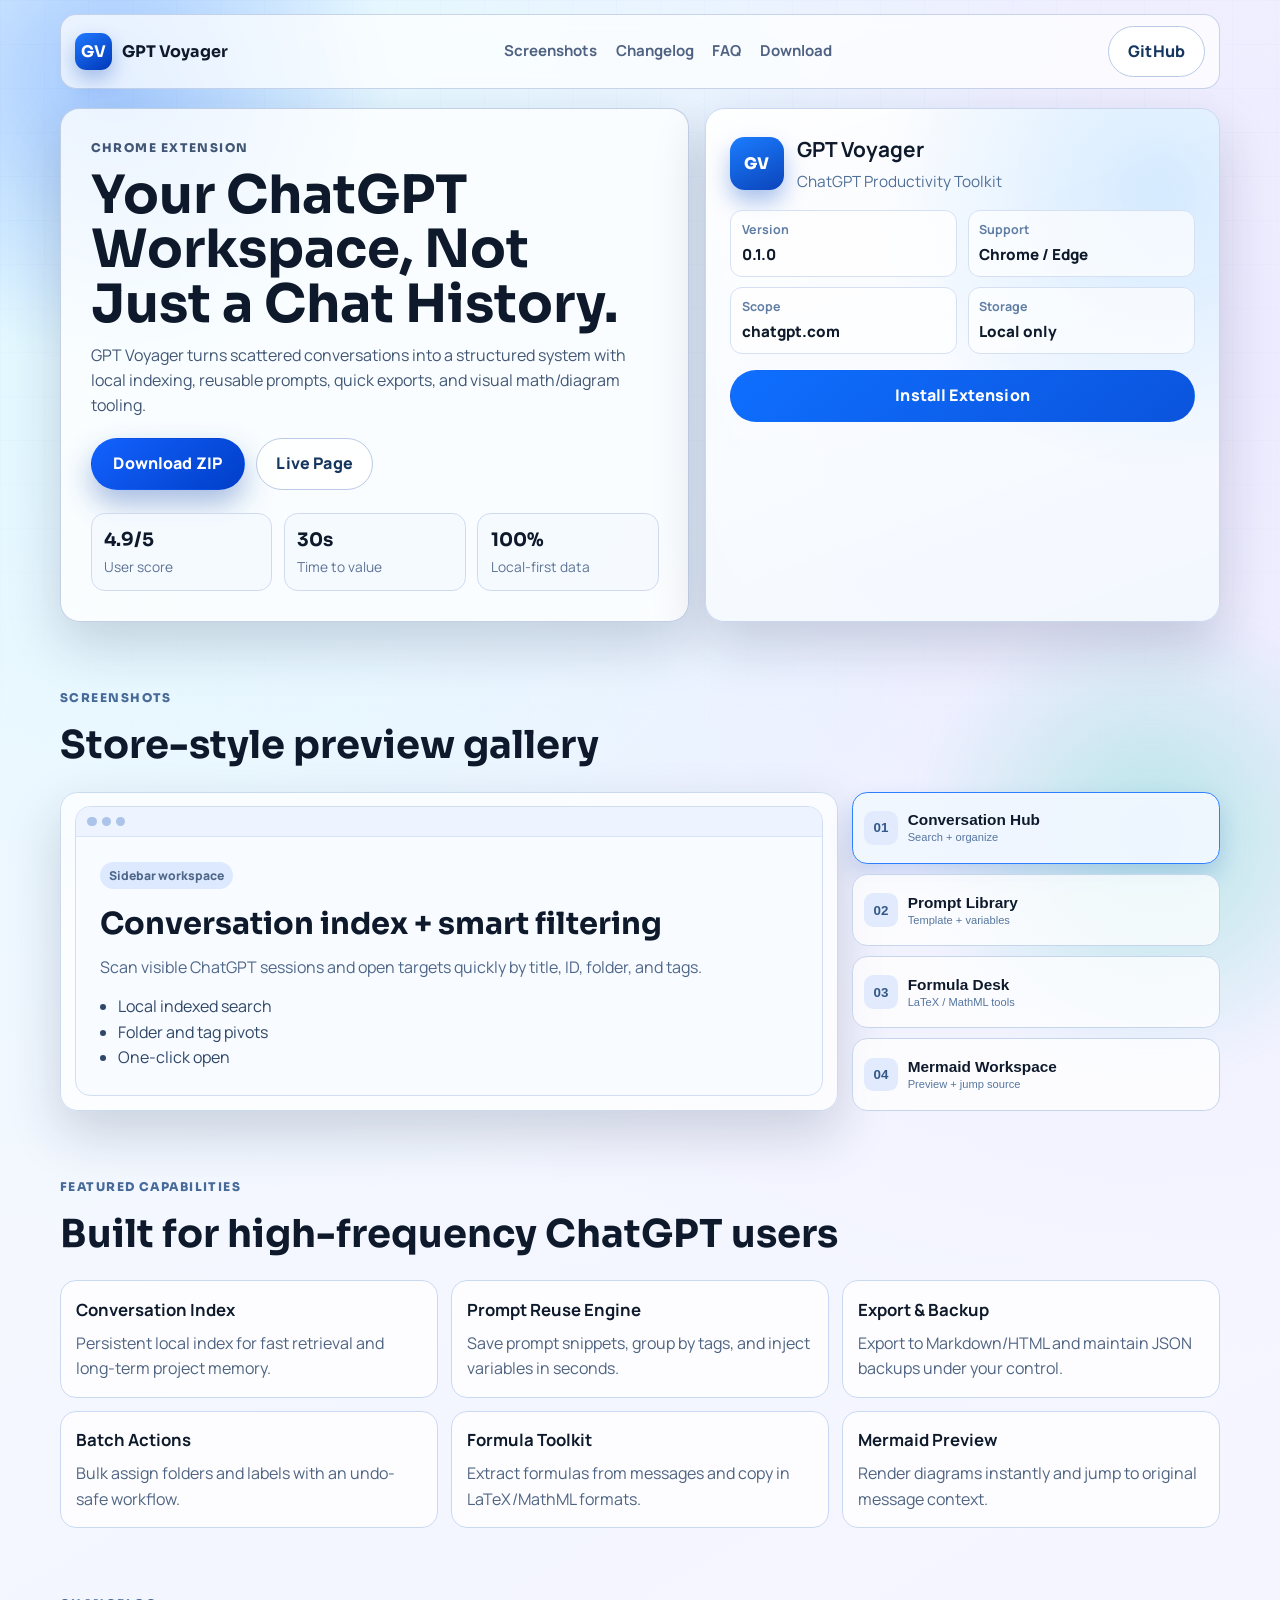
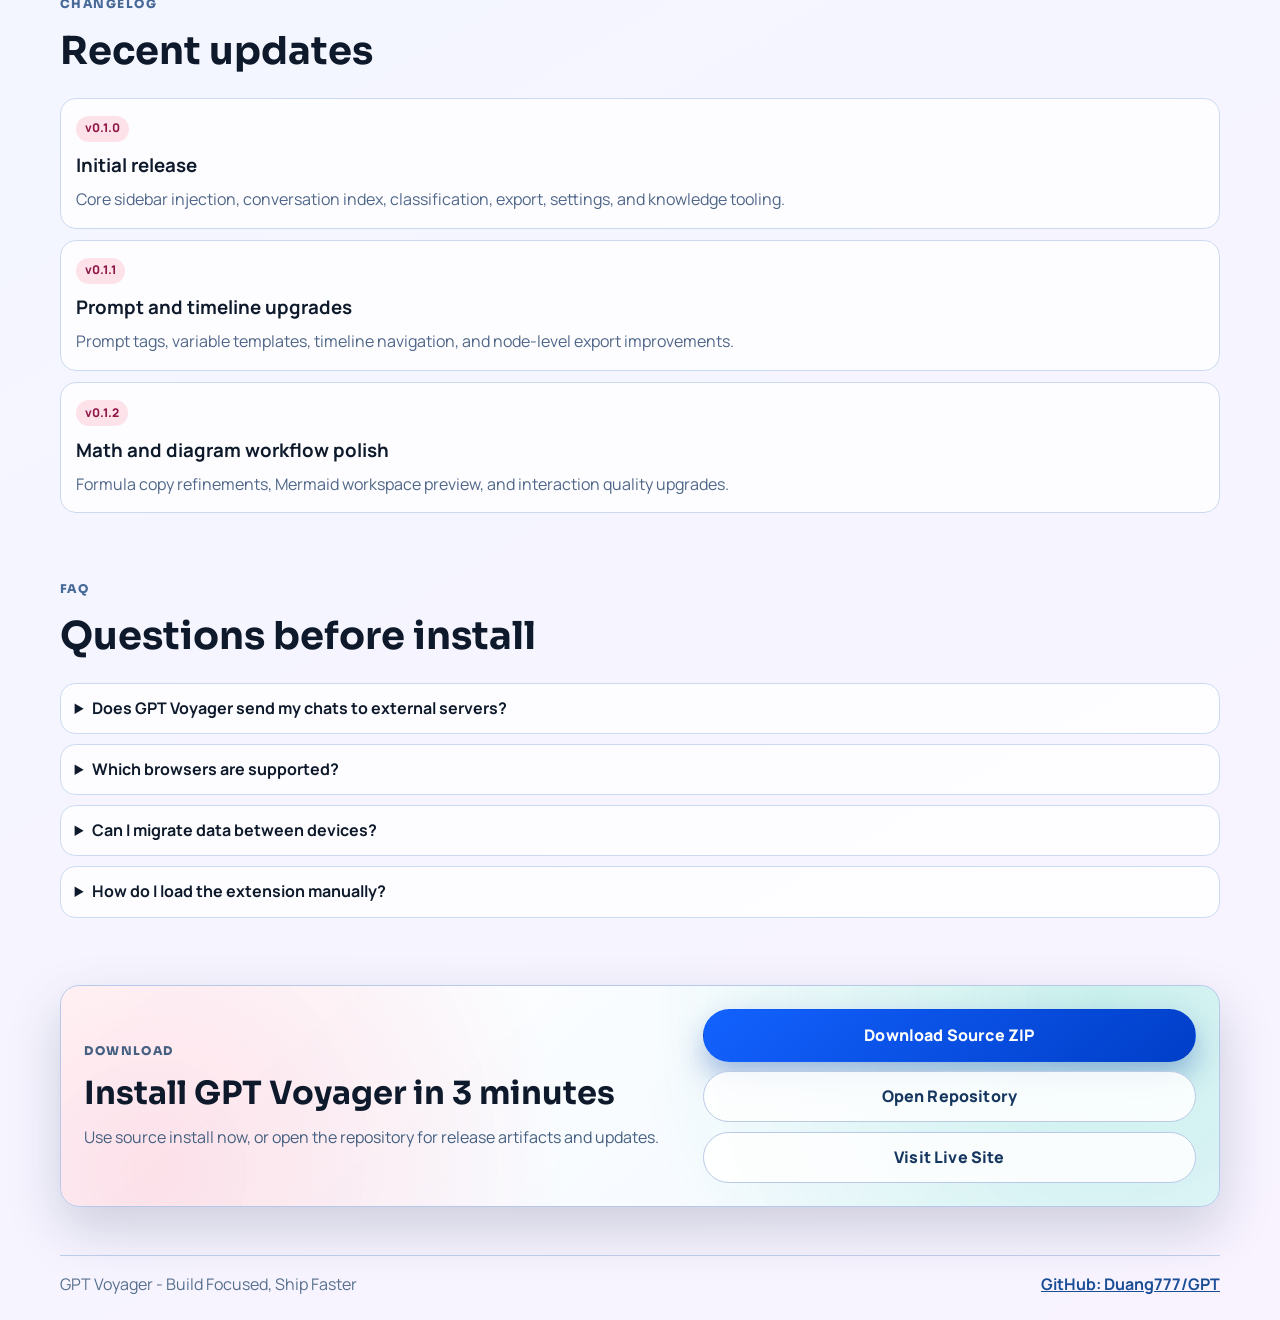
==== site/index.html @ 7713d5db "Redesign promo site to extension-store style" ====
<!doctype html>
<html lang="en">
  <head>
    <meta charset="UTF-8" />
    <meta name="viewport" content="width=device-width, initial-scale=1.0" />
    <meta
      name="description"
      content="GPT Voyager is a ChatGPT productivity extension with conversation index, prompt library, export tools, and formula/diagram workspaces."
    />
    <title>GPT Voyager | Extension Store Style Page</title>
    <link rel="preconnect" href="https://fonts.googleapis.com" />
    <link rel="preconnect" href="https://fonts.gstatic.com" crossorigin />
    <link
      href="https://fonts.googleapis.com/css2?family=Sora:wght@400;600;700;800&family=Manrope:wght@400;500;600;700&display=swap"
      rel="stylesheet"
    />
    <link rel="stylesheet" href="./styles.css" />
  </head>
  <body>
    <div class="mesh mesh-a" aria-hidden="true"></div>
    <div class="mesh mesh-b" aria-hidden="true"></div>
    <div class="noise" aria-hidden="true"></div>

    <header class="topbar">
      <a class="brand" href="#top" aria-label="Go to top">
        <span class="brand-badge">GV</span>
        <span class="brand-name">GPT Voyager</span>
      </a>
      <nav class="topnav" aria-label="Primary">
        <a href="#screenshots">Screenshots</a>
        <a href="#changelog">Changelog</a>
        <a href="#faq">FAQ</a>
        <a href="#download">Download</a>
      </nav>
      <a class="btn btn-ghost" href="https://github.com/Duang777/GPT" target="_blank" rel="noreferrer">
        GitHub
      </a>
    </header>

    <main id="top">
      <section class="hero reveal">
        <div class="hero-copy">
          <p class="overline">CHROME EXTENSION</p>
          <h1>Your ChatGPT Workspace, Not Just a Chat History.</h1>
          <p>
            GPT Voyager turns scattered conversations into a structured system with local indexing, reusable prompts,
            quick exports, and visual math/diagram tooling.
          </p>
          <div class="hero-actions">
            <a class="btn btn-solid" href="#download">Download ZIP</a>
            <a class="btn btn-ghost" href="https://duang777.github.io/GPT/" target="_blank" rel="noreferrer">
              Live Page
            </a>
          </div>
          <ul class="hero-stats">
            <li><strong>4.9/5</strong><span>User score</span></li>
            <li><strong>30s</strong><span>Time to value</span></li>
            <li><strong>100%</strong><span>Local-first data</span></li>
          </ul>
        </div>

        <article class="store-card" aria-label="Extension summary card">
          <div class="store-head">
            <div class="icon-wrap">
              <span>GV</span>
            </div>
            <div>
              <h2>GPT Voyager</h2>
              <p>ChatGPT Productivity Toolkit</p>
            </div>
          </div>
          <dl class="meta-grid">
            <div>
              <dt>Version</dt>
              <dd>0.1.0</dd>
            </div>
            <div>
              <dt>Support</dt>
              <dd>Chrome / Edge</dd>
            </div>
            <div>
              <dt>Scope</dt>
              <dd>chatgpt.com</dd>
            </div>
            <div>
              <dt>Storage</dt>
              <dd>Local only</dd>
            </div>
          </dl>
          <a class="btn btn-wide" href="#download">Install Extension</a>
        </article>
      </section>

      <section id="screenshots" class="section reveal">
        <div class="section-head">
          <p class="overline">SCREENSHOTS</p>
          <h2>Store-style preview gallery</h2>
        </div>

        <div class="shots-layout">
          <article class="shot-stage">
            <div class="shot-frame">
              <div class="frame-top">
                <span></span><span></span><span></span>
              </div>
              <div class="frame-body">
                <p class="shot-label" id="shotLabel">Sidebar workspace</p>
                <h3 id="shotTitle">Conversation index + smart filtering</h3>
                <p id="shotText">
                  Scan visible ChatGPT sessions and open targets quickly by title, ID, folder, and tags.
                </p>
                <ul id="shotPoints">
                  <li>Local indexed search</li>
                  <li>Folder and tag pivots</li>
                  <li>One-click open</li>
                </ul>
              </div>
            </div>
          </article>

          <aside class="thumb-panel" aria-label="Screenshot navigation">
            <button class="thumb is-active" data-shot="index">
              <span>01</span>
              <div>
                <strong>Conversation Hub</strong>
                <small>Search + organize</small>
              </div>
            </button>
            <button class="thumb" data-shot="prompt">
              <span>02</span>
              <div>
                <strong>Prompt Library</strong>
                <small>Template + variables</small>
              </div>
            </button>
            <button class="thumb" data-shot="formula">
              <span>03</span>
              <div>
                <strong>Formula Desk</strong>
                <small>LaTeX / MathML tools</small>
              </div>
            </button>
            <button class="thumb" data-shot="mermaid">
              <span>04</span>
              <div>
                <strong>Mermaid Workspace</strong>
                <small>Preview + jump source</small>
              </div>
            </button>
          </aside>
        </div>
      </section>

      <section class="section reveal">
        <div class="section-head">
          <p class="overline">FEATURED CAPABILITIES</p>
          <h2>Built for high-frequency ChatGPT users</h2>
        </div>
        <div class="feature-grid">
          <article>
            <h3>Conversation Index</h3>
            <p>Persistent local index for fast retrieval and long-term project memory.</p>
          </article>
          <article>
            <h3>Prompt Reuse Engine</h3>
            <p>Save prompt snippets, group by tags, and inject variables in seconds.</p>
          </article>
          <article>
            <h3>Export & Backup</h3>
            <p>Export to Markdown/HTML and maintain JSON backups under your control.</p>
          </article>
          <article>
            <h3>Batch Actions</h3>
            <p>Bulk assign folders and labels with an undo-safe workflow.</p>
          </article>
          <article>
            <h3>Formula Toolkit</h3>
            <p>Extract formulas from messages and copy in LaTeX/MathML formats.</p>
          </article>
          <article>
            <h3>Mermaid Preview</h3>
            <p>Render diagrams instantly and jump to original message context.</p>
          </article>
        </div>
      </section>

      <section id="changelog" class="section reveal">
        <div class="section-head">
          <p class="overline">CHANGELOG</p>
          <h2>Recent updates</h2>
        </div>
        <div class="log-list">
          <article>
            <div class="tag">v0.1.0</div>
            <h3>Initial release</h3>
            <p>Core sidebar injection, conversation index, classification, export, settings, and knowledge tooling.</p>
          </article>
          <article>
            <div class="tag">v0.1.1</div>
            <h3>Prompt and timeline upgrades</h3>
            <p>Prompt tags, variable templates, timeline navigation, and node-level export improvements.</p>
          </article>
          <article>
            <div class="tag">v0.1.2</div>
            <h3>Math and diagram workflow polish</h3>
            <p>Formula copy refinements, Mermaid workspace preview, and interaction quality upgrades.</p>
          </article>
        </div>
      </section>

      <section id="faq" class="section reveal">
        <div class="section-head">
          <p class="overline">FAQ</p>
          <h2>Questions before install</h2>
        </div>
        <div class="faq-list">
          <details>
            <summary>Does GPT Voyager send my chats to external servers?</summary>
            <p>No. Current implementation is local-first and stores data in browser local storage by default.</p>
          </details>
          <details>
            <summary>Which browsers are supported?</summary>
            <p>Chromium-based browsers (Chrome and Edge) with Manifest V3 support.</p>
          </details>
          <details>
            <summary>Can I migrate data between devices?</summary>
            <p>Yes. Export JSON backup from one device and import it on another device.</p>
          </details>
          <details>
            <summary>How do I load the extension manually?</summary>
            <p>Build project, open <code>chrome://extensions</code>, enable developer mode, then load <code>dist/</code>.</p>
          </details>
        </div>
      </section>

      <section id="download" class="section reveal">
        <div class="download-card">
          <div>
            <p class="overline">DOWNLOAD</p>
            <h2>Install GPT Voyager in 3 minutes</h2>
            <p>Use source install now, or open the repository for release artifacts and updates.</p>
          </div>
          <div class="download-actions">
            <a class="btn btn-solid" href="https://github.com/Duang777/GPT/archive/refs/heads/main.zip">
              Download Source ZIP
            </a>
            <a class="btn btn-ghost" href="https://github.com/Duang777/GPT" target="_blank" rel="noreferrer">
              Open Repository
            </a>
            <a class="btn btn-ghost" href="https://duang777.github.io/GPT/" target="_blank" rel="noreferrer">
              Visit Live Site
            </a>
          </div>
        </div>
      </section>
    </main>

    <footer class="footer reveal">
      <p>GPT Voyager - Build Focused, Ship Faster</p>
      <a href="https://github.com/Duang777/GPT" target="_blank" rel="noreferrer">GitHub: Duang777/GPT</a>
    </footer>

    <script src="./script.js"></script>
  </body>
</html>
---- site/styles.css ----
:root {
  --ink: #0e1a2b;
  --ink-soft: #41536f;
  --paper: #f6f8ff;
  --line: #d5dded;
  --card: rgba(255, 255, 255, 0.78);
  --brand: #1362ff;
  --brand-strong: #003ec7;
  --mint: #17c8a2;
  --rose: #ff5a84;
  --shadow: 0 22px 54px rgba(17, 34, 68, 0.18);
}

*,
*::before,
*::after {
  box-sizing: border-box;
}

html,
body {
  margin: 0;
  padding: 0;
}

body {
  min-height: 100vh;
  color: var(--ink);
  font-family: "Manrope", "Segoe UI", sans-serif;
  line-height: 1.58;
  background:
    radial-gradient(circle at 14% 10%, #dff7ff 0%, transparent 34%),
    radial-gradient(circle at 88% 12%, #ece9ff 0%, transparent 36%),
    linear-gradient(150deg, #f6fbff 0%, #f4f6ff 48%, #f8f3ff 100%);
  overflow-x: hidden;
}

.mesh {
  position: fixed;
  z-index: -3;
  border-radius: 50%;
  pointer-events: none;
  filter: blur(12px);
}

.mesh-a {
  width: 34rem;
  aspect-ratio: 1;
  top: -12rem;
  left: -10rem;
  background: radial-gradient(circle at 50% 50%, rgba(19, 98, 255, 0.32) 0%, rgba(19, 98, 255, 0) 72%);
}

.mesh-b {
  width: 30rem;
  aspect-ratio: 1;
  right: -7rem;
  bottom: -11rem;
  background: radial-gradient(circle at 50% 50%, rgba(23, 200, 162, 0.26) 0%, rgba(23, 200, 162, 0) 70%);
}

.noise {
  position: fixed;
  inset: 0;
  z-index: -2;
  pointer-events: none;
  opacity: 0.23;
  background-image:
    linear-gradient(rgba(35, 78, 146, 0.07) 1px, transparent 1px),
    linear-gradient(90deg, rgba(35, 78, 146, 0.07) 1px, transparent 1px);
  background-size: 44px 44px;
  mask-image: linear-gradient(to bottom, black 30%, transparent 100%);
}

.topbar {
  position: sticky;
  top: 0;
  z-index: 20;
  display: flex;
  align-items: center;
  justify-content: space-between;
  gap: 1rem;
  width: min(1160px, calc(100% - 1.6rem));
  margin: 0.85rem auto 0;
  padding: 0.7rem 0.86rem;
  border: 1px solid rgba(172, 189, 222, 0.65);
  border-radius: 1rem;
  background: rgba(255, 255, 255, 0.72);
  backdrop-filter: blur(9px);
}

.brand {
  display: inline-flex;
  align-items: center;
  gap: 0.65rem;
  color: var(--ink);
  text-decoration: none;
  font-family: "Sora", "Segoe UI", sans-serif;
  font-weight: 700;
}

.brand-badge {
  width: 2.3rem;
  aspect-ratio: 1;
  display: grid;
  place-items: center;
  border-radius: 0.7rem;
  color: white;
  background: linear-gradient(145deg, #1f79ff 0%, #0038b8 100%);
  box-shadow: 0 9px 20px rgba(13, 71, 186, 0.32);
}

.topnav {
  display: inline-flex;
  align-items: center;
  gap: 1.15rem;
}

.topnav a {
  text-decoration: none;
  color: #4f6282;
  font-weight: 700;
  font-size: 0.94rem;
}

.topnav a:hover {
  color: #173154;
}

main,
.footer {
  width: min(1160px, calc(100% - 1.6rem));
  margin-inline: auto;
}

.btn {
  display: inline-flex;
  align-items: center;
  justify-content: center;
  border-radius: 999px;
  text-decoration: none;
  border: 1px solid transparent;
  font-weight: 800;
  letter-spacing: 0.01em;
  transition: transform 0.2s ease, box-shadow 0.25s ease, background 0.25s ease;
}

.btn:hover {
  transform: translateY(-1px);
}

.btn-solid {
  color: #fff;
  background: linear-gradient(140deg, var(--brand) 0%, var(--brand-strong) 100%);
  box-shadow: 0 14px 30px rgba(10, 64, 170, 0.35);
  padding: 0.8rem 1.36rem;
}

.btn-solid:hover {
  box-shadow: 0 18px 36px rgba(10, 64, 170, 0.43);
}

.btn-ghost {
  color: #15365f;
  background: rgba(255, 255, 255, 0.85);
  border-color: #bac9e6;
  padding: 0.74rem 1.2rem;
}

.btn-wide {
  width: 100%;
  margin-top: 1rem;
  color: white;
  background: linear-gradient(140deg, #0f6fff 0%, #0b54dd 100%);
  padding: 0.8rem 1rem;
}

.hero {
  margin-top: 1.2rem;
  display: grid;
  gap: 1rem;
  grid-template-columns: 1.1fr 0.9fr;
  align-items: stretch;
}

.hero-copy {
  border: 1px solid rgba(173, 189, 220, 0.7);
  border-radius: 1.2rem;
  background: rgba(255, 255, 255, 0.78);
  padding: clamp(1rem, 2.6vw, 1.85rem);
  box-shadow: var(--shadow);
}

.overline {
  margin: 0;
  text-transform: uppercase;
  letter-spacing: 0.12em;
  font-weight: 800;
  font-size: 0.75rem;
  color: #476a98;
  font-family: "Sora", "Segoe UI", sans-serif;
}

.hero-copy h1 {
  margin: 0.62rem 0 0.65rem;
  font-family: "Sora", "Segoe UI", sans-serif;
  font-size: clamp(2rem, 5vw, 3.3rem);
  line-height: 1.04;
  max-width: 17ch;
}

.hero-copy p {
  margin: 0;
  color: #425775;
  max-width: 68ch;
}

.hero-actions {
  display: flex;
  flex-wrap: wrap;
  gap: 0.7rem;
  margin-top: 1.2rem;
}

.hero-stats {
  list-style: none;
  margin: 1.4rem 0 0;
  padding: 0;
  display: grid;
  grid-template-columns: repeat(3, minmax(0, 1fr));
  gap: 0.7rem;
}

.hero-stats li {
  border: 1px solid #cfdaf0;
  border-radius: 0.85rem;
  background: rgba(245, 249, 255, 0.83);
  padding: 0.68rem 0.8rem;
}

.hero-stats strong {
  display: block;
  font-size: 1.16rem;
  font-family: "Sora", "Segoe UI", sans-serif;
}

.hero-stats span {
  color: #5c7395;
  font-size: 0.86rem;
}

.store-card {
  border: 1px solid #c9d8f0;
  border-radius: 1.2rem;
  background:
    radial-gradient(circle at 88% 16%, rgba(22, 145, 255, 0.16) 0%, transparent 45%),
    linear-gradient(160deg, rgba(255, 255, 255, 0.92) 0%, rgba(243, 248, 255, 0.94) 100%);
  padding: clamp(1rem, 2.6vw, 1.5rem);
  box-shadow: var(--shadow);
}

.store-head {
  display: grid;
  grid-template-columns: 3.35rem 1fr;
  gap: 0.8rem;
  align-items: center;
}

.icon-wrap {
  width: 3.35rem;
  aspect-ratio: 1;
  border-radius: 0.9rem;
  display: grid;
  place-items: center;
  background: linear-gradient(155deg, #1b7dff 0%, #0b44ba 100%);
  box-shadow: 0 12px 22px rgba(16, 82, 202, 0.35);
}

.icon-wrap span {
  font-family: "Sora", "Segoe UI", sans-serif;
  font-weight: 800;
  color: white;
}

.store-head h2 {
  margin: 0;
  font-size: 1.3rem;
}

.store-head p {
  margin: 0.25rem 0 0;
  color: #507098;
  font-size: 0.96rem;
}

.meta-grid {
  margin: 1rem 0 0;
  display: grid;
  grid-template-columns: repeat(2, minmax(0, 1fr));
  gap: 0.65rem;
}

.meta-grid div {
  border: 1px solid #d5e0f3;
  border-radius: 0.75rem;
  padding: 0.55rem 0.65rem;
  background: rgba(255, 255, 255, 0.68);
}

.meta-grid dt {
  margin: 0;
  color: #5f7da3;
  font-size: 0.78rem;
  font-weight: 700;
}

.meta-grid dd {
  margin: 0.2rem 0 0;
  font-weight: 800;
  font-size: 0.95rem;
}

.section {
  margin-top: clamp(2rem, 6vw, 4.2rem);
}

.section-head h2 {
  margin: 0.44rem 0 0;
  font-size: clamp(1.4rem, 3.2vw, 2.4rem);
  font-family: "Sora", "Segoe UI", sans-serif;
}

.shots-layout {
  margin-top: 1rem;
  display: grid;
  gap: 0.9rem;
  grid-template-columns: 1fr 23rem;
}

.shot-stage {
  border: 1px solid #cbdaef;
  border-radius: 1.1rem;
  background: rgba(255, 255, 255, 0.74);
  padding: 0.85rem;
  box-shadow: var(--shadow);
}

.shot-frame {
  border-radius: 0.95rem;
  border: 1px solid #d0ddf3;
  overflow: hidden;
  background: #f8fbff;
}

.frame-top {
  display: flex;
  gap: 0.3rem;
  align-items: center;
  padding: 0.6rem 0.72rem;
  background: #edf3ff;
  border-bottom: 1px solid #d9e5fb;
}

.frame-top span {
  width: 0.6rem;
  aspect-ratio: 1;
  border-radius: 50%;
  background: #acc4e9;
}

.frame-body {
  padding: clamp(1rem, 2.8vw, 1.55rem);
}

.shot-label {
  margin: 0;
  display: inline-block;
  padding: 0.26rem 0.56rem;
  border-radius: 999px;
  font-size: 0.76rem;
  font-weight: 800;
  color: #1450b0;
  background: #dce9ff;
}

.frame-body h3 {
  margin: 0.64rem 0 0.45rem;
  font-size: clamp(1.2rem, 2.8vw, 1.9rem);
  font-family: "Sora", "Segoe UI", sans-serif;
}

.frame-body p {
  margin: 0;
  color: #4f6789;
}

.frame-body ul {
  margin: 0.9rem 0 0;
  padding-left: 1.1rem;
  color: #2f4768;
}

.thumb-panel {
  display: grid;
  gap: 0.62rem;
}

.thumb {
  border: 1px solid #c6d5ee;
  border-radius: 0.95rem;
  background: rgba(255, 255, 255, 0.75);
  color: var(--ink);
  text-align: left;
  width: 100%;
  padding: 0.72rem 0.7rem;
  cursor: pointer;
  display: grid;
  grid-template-columns: 2.1rem 1fr;
  gap: 0.62rem;
  align-items: center;
  transition: border-color 0.2s ease, transform 0.2s ease, box-shadow 0.2s ease;
}

.thumb span {
  width: 2.1rem;
  aspect-ratio: 1;
  border-radius: 0.58rem;
  display: grid;
  place-items: center;
  font-weight: 800;
  color: #325889;
  background: #e2ebfd;
}

.thumb strong {
  display: block;
  font-size: 0.96rem;
}

.thumb small {
  color: #55769f;
}

.thumb:hover {
  transform: translateY(-1px);
  border-color: #84abef;
}

.thumb.is-active {
  border-color: #2c7fff;
  box-shadow: 0 10px 22px rgba(35, 92, 192, 0.2);
  background: rgba(241, 247, 255, 0.94);
}

.feature-grid {
  margin-top: 1rem;
  display: grid;
  gap: 0.8rem;
  grid-template-columns: repeat(3, minmax(0, 1fr));
}

.feature-grid article {
  border: 1px solid #c9d9f2;
  border-radius: 1rem;
  padding: 0.95rem;
  background: var(--card);
}

.feature-grid h3 {
  margin: 0;
  font-size: 1.05rem;
}

.feature-grid p {
  margin: 0.5rem 0 0;
  color: #4f6482;
}

.log-list {
  margin-top: 1rem;
  display: grid;
  gap: 0.72rem;
}

.log-list article {
  border: 1px solid #cbdaef;
  border-radius: 1rem;
  padding: 0.95rem;
  background: rgba(255, 255, 255, 0.79);
  position: relative;
}

.log-list h3 {
  margin: 0.6rem 0 0;
}

.log-list p {
  margin: 0.4rem 0 0;
  color: #4f6689;
}

.tag {
  display: inline-block;
  border-radius: 999px;
  padding: 0.22rem 0.55rem;
  font-size: 0.75rem;
  font-weight: 800;
  color: #8f1847;
  background: rgba(255, 90, 132, 0.17);
}

.faq-list {
  margin-top: 1rem;
  display: grid;
  gap: 0.62rem;
}

.faq-list details {
  border: 1px solid #cbdaef;
  border-radius: 0.95rem;
  background: rgba(255, 255, 255, 0.8);
  padding: 0.75rem 0.85rem;
}

.faq-list summary {
  cursor: pointer;
  font-weight: 700;
}

.faq-list p {
  margin: 0.55rem 0 0;
  color: #4f6689;
}

.faq-list code {
  padding: 0.08rem 0.3rem;
  border-radius: 0.32rem;
  background: #e4edff;
  font-family: "Sora", "Consolas", monospace;
  font-size: 0.85rem;
}

.download-card {
  border: 1px solid #b6c9eb;
  border-radius: 1.2rem;
  background:
    radial-gradient(circle at 90% 10%, rgba(23, 200, 162, 0.2) 0%, transparent 44%),
    radial-gradient(circle at 8% 84%, rgba(255, 90, 132, 0.18) 0%, transparent 38%),
    linear-gradient(140deg, rgba(255, 255, 255, 0.92) 0%, rgba(241, 248, 255, 0.95) 100%);
  padding: clamp(1rem, 3vw, 1.45rem);
  display: grid;
  grid-template-columns: 1.1fr 0.9fr;
  gap: 1rem;
  align-items: center;
  box-shadow: var(--shadow);
}

.download-card h2 {
  margin: 0.45rem 0 0.4rem;
  font-size: clamp(1.4rem, 3.8vw, 2rem);
  font-family: "Sora", "Segoe UI", sans-serif;
}

.download-card p {
  margin: 0;
  color: #456080;
}

.download-actions {
  display: grid;
  gap: 0.6rem;
}

.footer {
  margin-top: 3rem;
  margin-bottom: 1.4rem;
  border-top: 1px solid rgba(170, 190, 223, 0.75);
  padding-top: 1rem;
  display: flex;
  justify-content: space-between;
  align-items: center;
  gap: 0.7rem;
}

.footer p {
  margin: 0;
  color: #57708e;
}

.footer a {
  color: #194e96;
  font-weight: 700;
}

.reveal {
  opacity: 0;
  transform: translateY(20px);
  transition: opacity 0.6s ease, transform 0.6s ease;
}

.reveal.is-visible {
  opacity: 1;
  transform: translateY(0);
}

@media (max-width: 1060px) {
  .shots-layout {
    grid-template-columns: 1fr;
  }

  .thumb-panel {
    grid-template-columns: repeat(2, minmax(0, 1fr));
  }

  .feature-grid {
    grid-template-columns: repeat(2, minmax(0, 1fr));
  }
}

@media (max-width: 860px) {
  .topbar {
    flex-wrap: wrap;
    justify-content: center;
  }

  .topnav {
    order: 3;
    width: 100%;
    justify-content: center;
  }

  .hero {
    grid-template-columns: 1fr;
  }

  .download-card {
    grid-template-columns: 1fr;
  }
}

@media (max-width: 640px) {
  .hero-stats {
    grid-template-columns: 1fr;
  }

  .thumb-panel {
    grid-template-columns: 1fr;
  }

  .feature-grid {
    grid-template-columns: 1fr;
  }

  .footer {
    flex-direction: column;
    align-items: flex-start;
  }
}
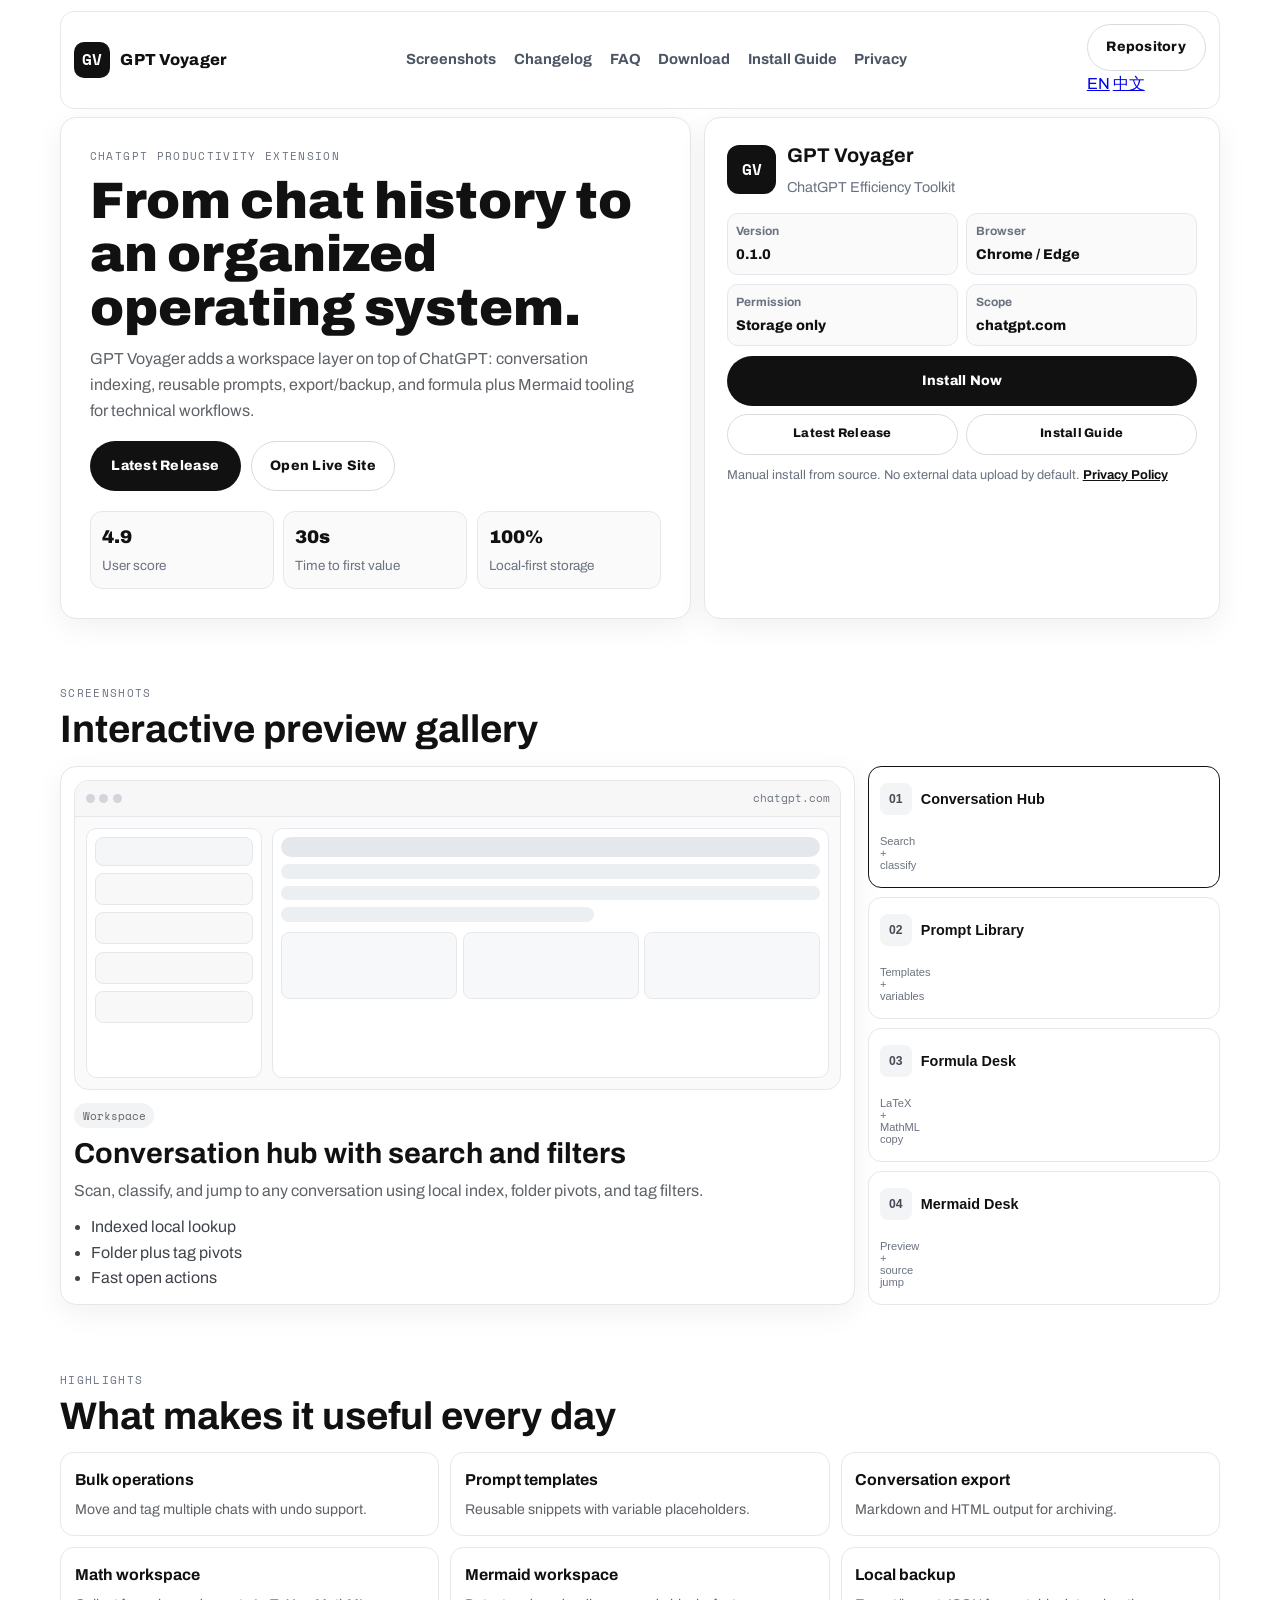
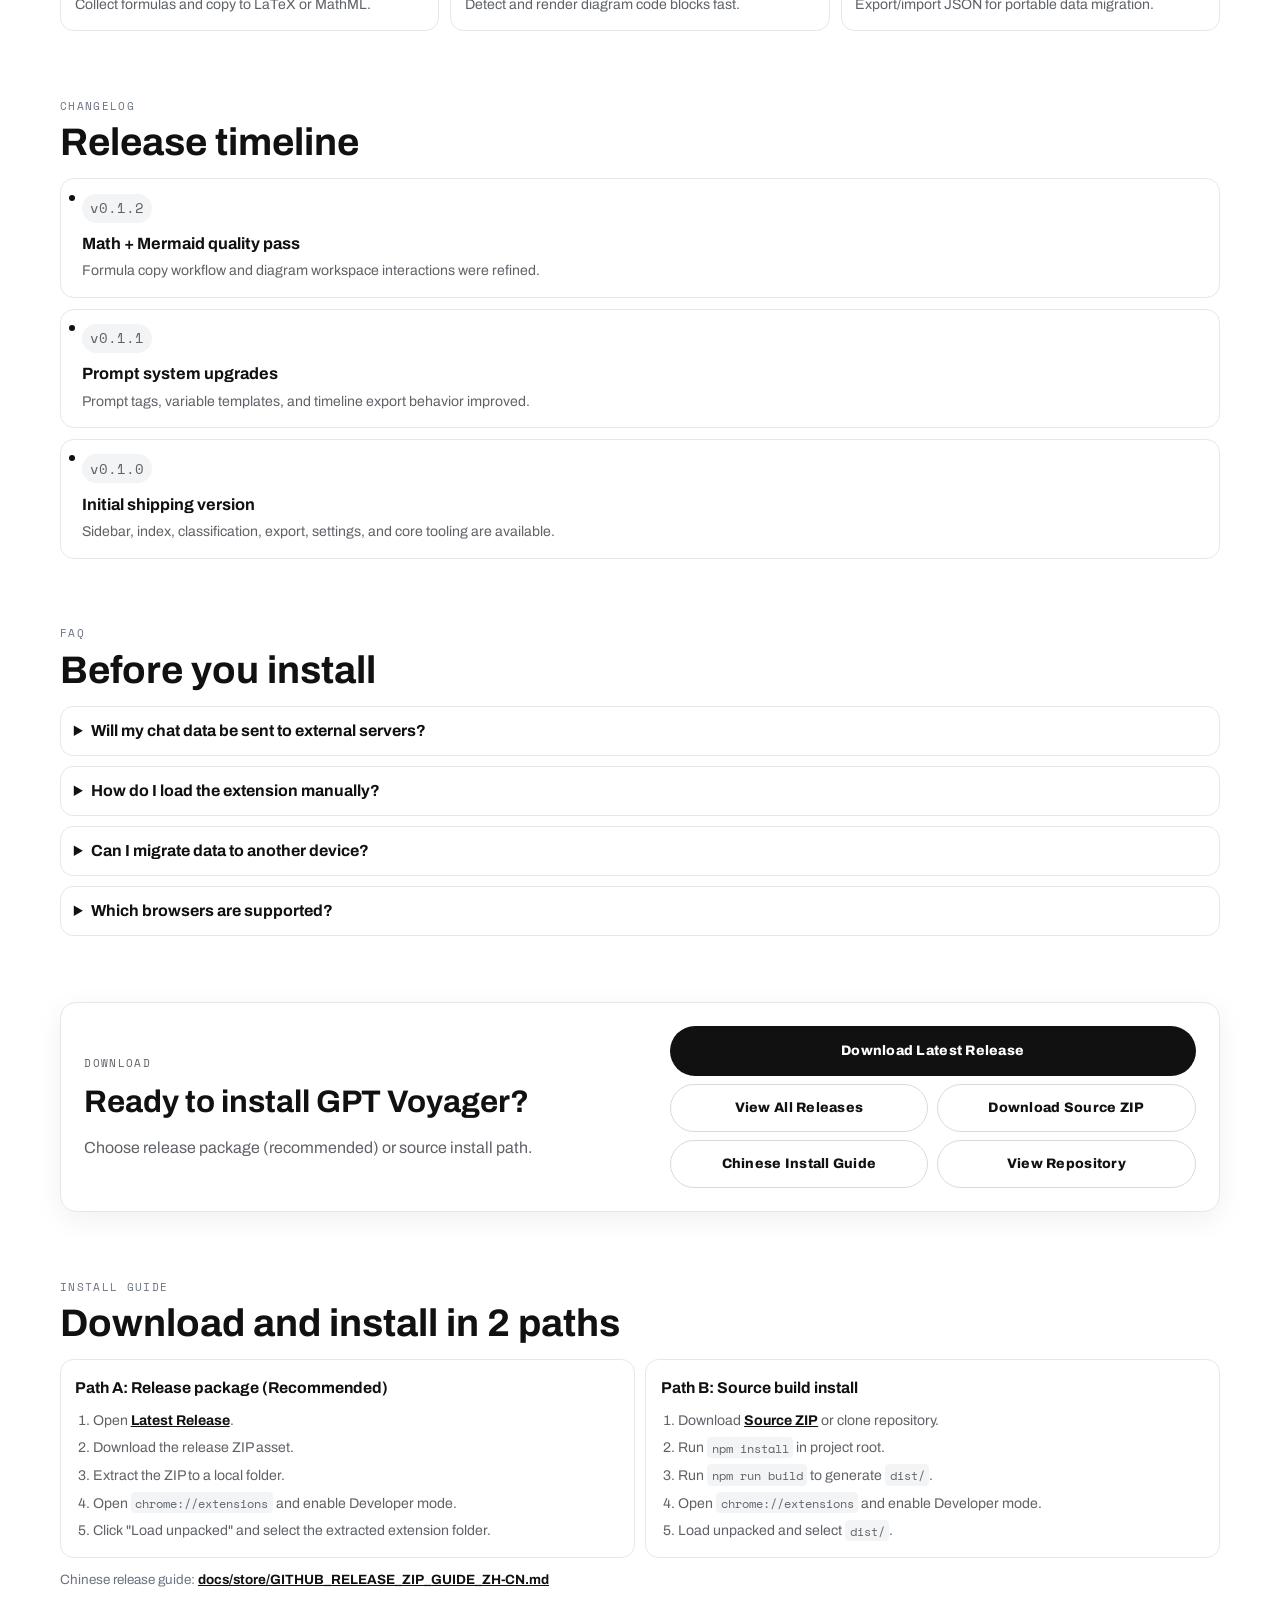
==== commit ed749e23: "Fix bilingual pages and sync links to GPT-Voyager" ====
--- a/site/index.html
+++ b/site/index.html
@@ -1,265 +1,339 @@
-<!doctype html>
-<html lang="en">
+﻿<!doctype html>
+<html lang="en" data-page="index">
   <head>
     <meta charset="UTF-8" />
     <meta name="viewport" content="width=device-width, initial-scale=1.0" />
     <meta
       name="description"
-      content="GPT Voyager is a ChatGPT productivity extension with conversation index, prompt library, export tools, and formula/diagram workspaces."
+      content="GPT Voyager is a store-style landing page for a ChatGPT productivity extension: screenshots, changelog, FAQ, and download."
     />
-    <title>GPT Voyager | Extension Store Style Page</title>
+    <title>GPT Voyager | Extension Storefront</title>
     <link rel="preconnect" href="https://fonts.googleapis.com" />
     <link rel="preconnect" href="https://fonts.gstatic.com" crossorigin />
     <link
-      href="https://fonts.googleapis.com/css2?family=Sora:wght@400;600;700;800&family=Manrope:wght@400;500;600;700&display=swap"
+      href="https://fonts.googleapis.com/css2?family=Archivo:wght@500;700;800;900&family=Space+Mono:wght@400;700&display=swap"
       rel="stylesheet"
     />
     <link rel="stylesheet" href="./styles.css" />
   </head>
   <body>
-    <div class="mesh mesh-a" aria-hidden="true"></div>
-    <div class="mesh mesh-b" aria-hidden="true"></div>
-    <div class="noise" aria-hidden="true"></div>
-
     <header class="topbar">
-      <a class="brand" href="#top" aria-label="Go to top">
-        <span class="brand-badge">GV</span>
-        <span class="brand-name">GPT Voyager</span>
+      <a class="brand" href="#top" aria-label="Back to top">
+        <span class="brand-mark">GV</span>
+        <span class="brand-text">GPT Voyager</span>
       </a>
-      <nav class="topnav" aria-label="Primary">
+      <nav class="topnav" aria-label="Primary navigation">
         <a href="#screenshots">Screenshots</a>
         <a href="#changelog">Changelog</a>
         <a href="#faq">FAQ</a>
         <a href="#download">Download</a>
+        <a href="#install-guide">Install Guide</a>
+        <a href="./privacy.html">Privacy</a>
       </nav>
-      <a class="btn btn-ghost" href="https://github.com/Duang777/GPT" target="_blank" rel="noreferrer">
-        GitHub
-      </a>
+      <div class="header-actions">
+        <a class="btn btn-outline" href="https://github.com/Duang777/GPT-Voyager" target="_blank" rel="noreferrer">
+          Repository
+        </a>
+        <div class="lang-switch" role="group" aria-label="Language switch">
+          <a class="lang-option" data-locale="en" href="./index.html" lang="en">EN</a>
+          <a class="lang-option" data-locale="zh" href="./index.zh.html" lang="zh-CN">&#20013;&#25991;</a>
+        </div>
+      </div>
     </header>
 
     <main id="top">
       <section class="hero reveal">
         <div class="hero-copy">
-          <p class="overline">CHROME EXTENSION</p>
-          <h1>Your ChatGPT Workspace, Not Just a Chat History.</h1>
-          <p>
-            GPT Voyager turns scattered conversations into a structured system with local indexing, reusable prompts,
-            quick exports, and visual math/diagram tooling.
+          <p class="kicker">CHATGPT PRODUCTIVITY EXTENSION</p>
+          <h1>From chat history to an organized operating system.</h1>
+          <p class="hero-text">
+            GPT Voyager adds a workspace layer on top of ChatGPT: conversation indexing, reusable prompts,
+            export/backup, and formula plus Mermaid tooling for technical workflows.
           </p>
           <div class="hero-actions">
-            <a class="btn btn-solid" href="#download">Download ZIP</a>
-            <a class="btn btn-ghost" href="https://duang777.github.io/GPT/" target="_blank" rel="noreferrer">
-              Live Page
+            <a class="btn btn-primary" href="https://github.com/Duang777/GPT-Voyager/releases/latest" target="_blank" rel="noreferrer">Latest Release</a>
+            <a class="btn btn-outline" href="https://duang777.github.io/GPT-Voyager/" target="_blank" rel="noreferrer">
+              Open Live Site
             </a>
           </div>
           <ul class="hero-stats">
-            <li><strong>4.9/5</strong><span>User score</span></li>
-            <li><strong>30s</strong><span>Time to value</span></li>
-            <li><strong>100%</strong><span>Local-first data</span></li>
+            <li><strong>4.9</strong><span>User score</span></li>
+            <li><strong>30s</strong><span>Time to first value</span></li>
+            <li><strong>100%</strong><span>Local-first storage</span></li>
           </ul>
         </div>
 
-        <article class="store-card" aria-label="Extension summary card">
+        <aside class="store-panel">
           <div class="store-head">
-            <div class="icon-wrap">
-              <span>GV</span>
-            </div>
+            <div class="store-icon">GV</div>
             <div>
               <h2>GPT Voyager</h2>
-              <p>ChatGPT Productivity Toolkit</p>
-            </div>
-          </div>
-          <dl class="meta-grid">
+              <p>ChatGPT Efficiency Toolkit</p>
+            </div>
+          </div>
+          <dl class="meta-list">
             <div>
               <dt>Version</dt>
               <dd>0.1.0</dd>
             </div>
             <div>
-              <dt>Support</dt>
+              <dt>Browser</dt>
               <dd>Chrome / Edge</dd>
+            </div>
+            <div>
+              <dt>Permission</dt>
+              <dd>Storage only</dd>
             </div>
             <div>
               <dt>Scope</dt>
               <dd>chatgpt.com</dd>
             </div>
-            <div>
-              <dt>Storage</dt>
-              <dd>Local only</dd>
-            </div>
           </dl>
-          <a class="btn btn-wide" href="#download">Install Extension</a>
-        </article>
+          <div class="store-actions">
+            <a class="btn btn-primary btn-block" href="#download">Install Now</a>
+            <div class="store-quick-links">
+              <a class="btn btn-outline btn-mini" href="https://github.com/Duang777/GPT-Voyager/releases/latest" target="_blank" rel="noreferrer">
+                Latest Release
+              </a>
+              <a class="btn btn-outline btn-mini" href="#install-guide">
+                Install Guide
+              </a>
+            </div>
+          </div>
+          <p class="store-note">
+            Manual install from source. No external data upload by default.
+            <a href="./privacy.html">Privacy Policy</a>
+          </p>
+        </aside>
       </section>
 
       <section id="screenshots" class="section reveal">
-        <div class="section-head">
-          <p class="overline">SCREENSHOTS</p>
-          <h2>Store-style preview gallery</h2>
-        </div>
-
-        <div class="shots-layout">
-          <article class="shot-stage">
-            <div class="shot-frame">
-              <div class="frame-top">
+        <div class="section-title">
+          <p class="kicker">SCREENSHOTS</p>
+          <h2>Interactive preview gallery</h2>
+        </div>
+
+        <div class="preview-layout">
+          <article class="preview-stage" id="previewStage" data-mode="index" aria-live="polite">
+            <div class="browser-shell">
+              <div class="browser-bar">
                 <span></span><span></span><span></span>
+                <div class="browser-url">chatgpt.com</div>
               </div>
-              <div class="frame-body">
-                <p class="shot-label" id="shotLabel">Sidebar workspace</p>
-                <h3 id="shotTitle">Conversation index + smart filtering</h3>
-                <p id="shotText">
-                  Scan visible ChatGPT sessions and open targets quickly by title, ID, folder, and tags.
-                </p>
-                <ul id="shotPoints">
-                  <li>Local indexed search</li>
-                  <li>Folder and tag pivots</li>
-                  <li>One-click open</li>
-                </ul>
+              <div class="browser-canvas">
+                <div class="mock-sidebar">
+                  <div class="mock-search"></div>
+                  <div class="mock-item"></div>
+                  <div class="mock-item"></div>
+                  <div class="mock-item"></div>
+                  <div class="mock-item"></div>
+                </div>
+                <div class="mock-main">
+                  <div class="mock-row mock-row-title"></div>
+                  <div class="mock-row"></div>
+                  <div class="mock-row"></div>
+                  <div class="mock-row short"></div>
+                  <div class="mock-matrix">
+                    <div></div>
+                    <div></div>
+                    <div></div>
+                  </div>
+                </div>
               </div>
             </div>
-          </article>
-
-          <aside class="thumb-panel" aria-label="Screenshot navigation">
-            <button class="thumb is-active" data-shot="index">
+            <div class="preview-copy">
+              <p class="chip" id="previewChip">Workspace</p>
+              <h3 id="previewTitle">Conversation hub with search and filters</h3>
+              <p id="previewText">
+                Scan, classify, and jump to any conversation using local index, folder pivots, and tag filters.
+              </p>
+              <ul id="previewPoints">
+                <li>Indexed local lookup</li>
+                <li>Folder plus tag pivots</li>
+                <li>Fast open actions</li>
+              </ul>
+            </div>
+          </article>
+
+          <aside class="preview-nav" aria-label="Preview tabs">
+            <button class="preview-tab is-active" data-shot="index">
               <span>01</span>
-              <div>
-                <strong>Conversation Hub</strong>
-                <small>Search + organize</small>
-              </div>
+              <strong>Conversation Hub</strong>
+              <small>Search + classify</small>
             </button>
-            <button class="thumb" data-shot="prompt">
+            <button class="preview-tab" data-shot="prompt">
               <span>02</span>
-              <div>
-                <strong>Prompt Library</strong>
-                <small>Template + variables</small>
-              </div>
+              <strong>Prompt Library</strong>
+              <small>Templates + variables</small>
             </button>
-            <button class="thumb" data-shot="formula">
+            <button class="preview-tab" data-shot="formula">
               <span>03</span>
-              <div>
-                <strong>Formula Desk</strong>
-                <small>LaTeX / MathML tools</small>
-              </div>
+              <strong>Formula Desk</strong>
+              <small>LaTeX + MathML copy</small>
             </button>
-            <button class="thumb" data-shot="mermaid">
+            <button class="preview-tab" data-shot="mermaid">
               <span>04</span>
-              <div>
-                <strong>Mermaid Workspace</strong>
-                <small>Preview + jump source</small>
-              </div>
+              <strong>Mermaid Desk</strong>
+              <small>Preview + source jump</small>
             </button>
           </aside>
         </div>
       </section>
 
       <section class="section reveal">
-        <div class="section-head">
-          <p class="overline">FEATURED CAPABILITIES</p>
-          <h2>Built for high-frequency ChatGPT users</h2>
-        </div>
-        <div class="feature-grid">
-          <article>
-            <h3>Conversation Index</h3>
-            <p>Persistent local index for fast retrieval and long-term project memory.</p>
-          </article>
-          <article>
-            <h3>Prompt Reuse Engine</h3>
-            <p>Save prompt snippets, group by tags, and inject variables in seconds.</p>
-          </article>
-          <article>
-            <h3>Export & Backup</h3>
-            <p>Export to Markdown/HTML and maintain JSON backups under your control.</p>
-          </article>
-          <article>
-            <h3>Batch Actions</h3>
-            <p>Bulk assign folders and labels with an undo-safe workflow.</p>
-          </article>
-          <article>
-            <h3>Formula Toolkit</h3>
-            <p>Extract formulas from messages and copy in LaTeX/MathML formats.</p>
-          </article>
-          <article>
-            <h3>Mermaid Preview</h3>
-            <p>Render diagrams instantly and jump to original message context.</p>
+        <div class="section-title">
+          <p class="kicker">HIGHLIGHTS</p>
+          <h2>What makes it useful every day</h2>
+        </div>
+        <div class="feature-rack">
+          <article>
+            <h3>Bulk operations</h3>
+            <p>Move and tag multiple chats with undo support.</p>
+          </article>
+          <article>
+            <h3>Prompt templates</h3>
+            <p>Reusable snippets with variable placeholders.</p>
+          </article>
+          <article>
+            <h3>Conversation export</h3>
+            <p>Markdown and HTML output for archiving.</p>
+          </article>
+          <article>
+            <h3>Math workspace</h3>
+            <p>Collect formulas and copy to LaTeX or MathML.</p>
+          </article>
+          <article>
+            <h3>Mermaid workspace</h3>
+            <p>Detect and render diagram code blocks fast.</p>
+          </article>
+          <article>
+            <h3>Local backup</h3>
+            <p>Export/import JSON for portable data migration.</p>
           </article>
         </div>
       </section>
 
       <section id="changelog" class="section reveal">
-        <div class="section-head">
-          <p class="overline">CHANGELOG</p>
-          <h2>Recent updates</h2>
-        </div>
-        <div class="log-list">
-          <article>
-            <div class="tag">v0.1.0</div>
-            <h3>Initial release</h3>
-            <p>Core sidebar injection, conversation index, classification, export, settings, and knowledge tooling.</p>
-          </article>
-          <article>
-            <div class="tag">v0.1.1</div>
-            <h3>Prompt and timeline upgrades</h3>
-            <p>Prompt tags, variable templates, timeline navigation, and node-level export improvements.</p>
-          </article>
-          <article>
-            <div class="tag">v0.1.2</div>
-            <h3>Math and diagram workflow polish</h3>
-            <p>Formula copy refinements, Mermaid workspace preview, and interaction quality upgrades.</p>
+        <div class="section-title">
+          <p class="kicker">CHANGELOG</p>
+          <h2>Release timeline</h2>
+        </div>
+        <div class="timeline">
+          <article>
+            <p class="version">v0.1.2</p>
+            <h3>Math + Mermaid quality pass</h3>
+            <p>Formula copy workflow and diagram workspace interactions were refined.</p>
+          </article>
+          <article>
+            <p class="version">v0.1.1</p>
+            <h3>Prompt system upgrades</h3>
+            <p>Prompt tags, variable templates, and timeline export behavior improved.</p>
+          </article>
+          <article>
+            <p class="version">v0.1.0</p>
+            <h3>Initial shipping version</h3>
+            <p>Sidebar, index, classification, export, settings, and core tooling are available.</p>
           </article>
         </div>
       </section>
 
       <section id="faq" class="section reveal">
-        <div class="section-head">
-          <p class="overline">FAQ</p>
-          <h2>Questions before install</h2>
-        </div>
-        <div class="faq-list">
+        <div class="section-title">
+          <p class="kicker">FAQ</p>
+          <h2>Before you install</h2>
+        </div>
+        <div class="faq-grid">
           <details>
-            <summary>Does GPT Voyager send my chats to external servers?</summary>
-            <p>No. Current implementation is local-first and stores data in browser local storage by default.</p>
+            <summary>Will my chat data be sent to external servers?</summary>
+            <p>No. Current behavior is local-first and persists extension data locally in your browser.</p>
+          </details>
+          <details>
+            <summary>How do I load the extension manually?</summary>
+            <p>Run build, open <code>chrome://extensions</code>, enable developer mode, then load <code>dist/</code>.</p>
+          </details>
+          <details>
+            <summary>Can I migrate data to another device?</summary>
+            <p>Yes. Use JSON export/import to move index, prompts, settings, and favorites across devices.</p>
           </details>
           <details>
             <summary>Which browsers are supported?</summary>
-            <p>Chromium-based browsers (Chrome and Edge) with Manifest V3 support.</p>
+            <p>Chromium browsers with Manifest V3 support, mainly Chrome and Edge.</p>
           </details>
-          <details>
-            <summary>Can I migrate data between devices?</summary>
-            <p>Yes. Export JSON backup from one device and import it on another device.</p>
-          </details>
-          <details>
-            <summary>How do I load the extension manually?</summary>
-            <p>Build project, open <code>chrome://extensions</code>, enable developer mode, then load <code>dist/</code>.</p>
-          </details>
         </div>
       </section>
 
       <section id="download" class="section reveal">
-        <div class="download-card">
+        <article class="download-panel">
           <div>
-            <p class="overline">DOWNLOAD</p>
-            <h2>Install GPT Voyager in 3 minutes</h2>
-            <p>Use source install now, or open the repository for release artifacts and updates.</p>
+            <p class="kicker">DOWNLOAD</p>
+            <h2>Ready to install GPT Voyager?</h2>
+            <p>Choose release package (recommended) or source install path.</p>
           </div>
           <div class="download-actions">
-            <a class="btn btn-solid" href="https://github.com/Duang777/GPT/archive/refs/heads/main.zip">
+            <a class="btn btn-primary" href="https://github.com/Duang777/GPT-Voyager/releases/latest" target="_blank" rel="noreferrer">
+              Download Latest Release
+            </a>
+            <a class="btn btn-outline" href="https://github.com/Duang777/GPT-Voyager/releases" target="_blank" rel="noreferrer">
+              View All Releases
+            </a>
+            <a class="btn btn-outline" href="https://github.com/Duang777/GPT-Voyager/archive/refs/heads/main.zip" target="_blank" rel="noreferrer">
               Download Source ZIP
             </a>
-            <a class="btn btn-ghost" href="https://github.com/Duang777/GPT" target="_blank" rel="noreferrer">
-              Open Repository
-            </a>
-            <a class="btn btn-ghost" href="https://duang777.github.io/GPT/" target="_blank" rel="noreferrer">
-              Visit Live Site
-            </a>
-          </div>
-        </div>
+            <a class="btn btn-outline" href="https://github.com/Duang777/GPT-Voyager/blob/main/docs/store/GITHUB_RELEASE_ZIP_GUIDE_ZH-CN.md" target="_blank" rel="noreferrer">
+              Chinese Install Guide
+            </a>
+            <a class="btn btn-outline" href="https://github.com/Duang777/GPT-Voyager" target="_blank" rel="noreferrer">
+              View Repository
+            </a>
+          </div>
+        </article>
+      </section>
+
+      <section id="install-guide" class="section reveal">
+        <div class="section-title">
+          <p class="kicker">INSTALL GUIDE</p>
+          <h2>Download and install in 2 paths</h2>
+        </div>
+        <div class="guide-grid">
+          <article class="guide-card">
+            <h3>Path A: Release package (Recommended)</h3>
+            <ol class="guide-steps">
+              <li>Open <a href="https://github.com/Duang777/GPT-Voyager/releases/latest" target="_blank" rel="noreferrer">Latest Release</a>.</li>
+              <li>Download the release ZIP asset.</li>
+              <li>Extract the ZIP to a local folder.</li>
+              <li>Open <code>chrome://extensions</code> and enable Developer mode.</li>
+              <li>Click "Load unpacked" and select the extracted extension folder.</li>
+            </ol>
+          </article>
+          <article class="guide-card">
+            <h3>Path B: Source build install</h3>
+            <ol class="guide-steps">
+              <li>Download <a href="https://github.com/Duang777/GPT-Voyager/archive/refs/heads/main.zip" target="_blank" rel="noreferrer">Source ZIP</a> or clone repository.</li>
+              <li>Run <code>npm install</code> in project root.</li>
+              <li>Run <code>npm run build</code> to generate <code>dist/</code>.</li>
+              <li>Open <code>chrome://extensions</code> and enable Developer mode.</li>
+              <li>Load unpacked and select <code>dist/</code>.</li>
+            </ol>
+          </article>
+        </div>
+        <p class="guide-note">
+          Chinese release guide: 
+          <a href="https://github.com/Duang777/GPT-Voyager/blob/main/docs/store/GITHUB_RELEASE_ZIP_GUIDE_ZH-CN.md" target="_blank" rel="noreferrer">
+            docs/store/GITHUB_RELEASE_ZIP_GUIDE_ZH-CN.md
+          </a>
+        </p>
       </section>
     </main>
 
     <footer class="footer reveal">
-      <p>GPT Voyager - Build Focused, Ship Faster</p>
-      <a href="https://github.com/Duang777/GPT" target="_blank" rel="noreferrer">GitHub: Duang777/GPT</a>
+      <p>GPT Voyager | Build focused, ship faster.</p>
+      <div class="footer-links">
+        <a href="./privacy.html">Privacy Policy</a>
+        <a href="https://github.com/Duang777/GPT-Voyager" target="_blank" rel="noreferrer">github.com/Duang777/GPT-Voyager</a>
+      </div>
     </footer>
 
+    <script src="./lang-switch.js"></script>
     <script src="./script.js"></script>
   </body>
 </html>
--- a/site/styles.css
+++ b/site/styles.css
@@ -1,14 +1,12 @@
 :root {
-  --ink: #0e1a2b;
-  --ink-soft: #41536f;
-  --paper: #f6f8ff;
-  --line: #d5dded;
-  --card: rgba(255, 255, 255, 0.78);
-  --brand: #1362ff;
-  --brand-strong: #003ec7;
-  --mint: #17c8a2;
-  --rose: #ff5a84;
-  --shadow: 0 22px 54px rgba(17, 34, 68, 0.18);
+  --bg: #ffffff;
+  --surface: #ffffff;
+  --surface-soft: #fafafa;
+  --ink: #111111;
+  --ink-soft: #5f6368;
+  --line: #e5e7eb;
+  --line-strong: #d7dbe0;
+  --shadow: 0 8px 30px rgba(15, 23, 42, 0.06);
 }
 
 *,
@@ -25,556 +23,681 @@
 
 body {
   min-height: 100vh;
+  background: var(--bg);
   color: var(--ink);
-  font-family: "Manrope", "Segoe UI", sans-serif;
-  line-height: 1.58;
-  background:
-    radial-gradient(circle at 14% 10%, #dff7ff 0%, transparent 34%),
-    radial-gradient(circle at 88% 12%, #ece9ff 0%, transparent 36%),
-    linear-gradient(150deg, #f6fbff 0%, #f4f6ff 48%, #f8f3ff 100%);
+  font-family: "Archivo", "Segoe UI", sans-serif;
+  line-height: 1.6;
   overflow-x: hidden;
-}
-
-.mesh {
-  position: fixed;
-  z-index: -3;
-  border-radius: 50%;
-  pointer-events: none;
-  filter: blur(12px);
-}
-
-.mesh-a {
-  width: 34rem;
-  aspect-ratio: 1;
-  top: -12rem;
-  left: -10rem;
-  background: radial-gradient(circle at 50% 50%, rgba(19, 98, 255, 0.32) 0%, rgba(19, 98, 255, 0) 72%);
-}
-
-.mesh-b {
-  width: 30rem;
-  aspect-ratio: 1;
-  right: -7rem;
-  bottom: -11rem;
-  background: radial-gradient(circle at 50% 50%, rgba(23, 200, 162, 0.26) 0%, rgba(23, 200, 162, 0) 70%);
-}
-
-.noise {
-  position: fixed;
-  inset: 0;
-  z-index: -2;
-  pointer-events: none;
-  opacity: 0.23;
-  background-image:
-    linear-gradient(rgba(35, 78, 146, 0.07) 1px, transparent 1px),
-    linear-gradient(90deg, rgba(35, 78, 146, 0.07) 1px, transparent 1px);
-  background-size: 44px 44px;
-  mask-image: linear-gradient(to bottom, black 30%, transparent 100%);
 }
 
 .topbar {
   position: sticky;
-  top: 0;
+  top: 0.7rem;
   z-index: 20;
+  width: min(1160px, calc(100% - 1.5rem));
+  margin-inline: auto;
+  padding: 0.72rem 0.84rem;
+  border: 1px solid var(--line);
+  border-radius: 0.9rem;
+  background: rgba(255, 255, 255, 0.94);
+  backdrop-filter: blur(8px);
   display: flex;
   align-items: center;
   justify-content: space-between;
   gap: 1rem;
-  width: min(1160px, calc(100% - 1.6rem));
-  margin: 0.85rem auto 0;
-  padding: 0.7rem 0.86rem;
-  border: 1px solid rgba(172, 189, 222, 0.65);
-  border-radius: 1rem;
-  background: rgba(255, 255, 255, 0.72);
-  backdrop-filter: blur(9px);
 }
 
 .brand {
   display: inline-flex;
   align-items: center;
-  gap: 0.65rem;
+  gap: 0.62rem;
   color: var(--ink);
   text-decoration: none;
-  font-family: "Sora", "Segoe UI", sans-serif;
+}
+
+.brand-mark {
+  width: 2.25rem;
+  aspect-ratio: 1;
+  border-radius: 0.62rem;
+  display: grid;
+  place-items: center;
+  font-family: "Space Mono", monospace;
   font-weight: 700;
-}
-
-.brand-badge {
-  width: 2.3rem;
-  aspect-ratio: 1;
-  display: grid;
-  place-items: center;
-  border-radius: 0.7rem;
-  color: white;
-  background: linear-gradient(145deg, #1f79ff 0%, #0038b8 100%);
-  box-shadow: 0 9px 20px rgba(13, 71, 186, 0.32);
+  color: #ffffff;
+  background: #111111;
+}
+
+.brand-text {
+  font-weight: 800;
+  letter-spacing: 0.01em;
 }
 
 .topnav {
   display: inline-flex;
-  align-items: center;
-  gap: 1.15rem;
+  gap: 1.1rem;
+  flex-wrap: wrap;
+  row-gap: 0.4rem;
 }
 
 .topnav a {
+  color: #4b5563;
   text-decoration: none;
-  color: #4f6282;
+  font-size: 0.92rem;
   font-weight: 700;
-  font-size: 0.94rem;
 }
 
 .topnav a:hover {
-  color: #173154;
+  color: #111111;
 }
 
 main,
 .footer {
-  width: min(1160px, calc(100% - 1.6rem));
+  width: min(1160px, calc(100% - 1.5rem));
   margin-inline: auto;
 }
 
 .btn {
+  border: 1px solid transparent;
+  border-radius: 999px;
+  text-decoration: none;
+  font-size: 0.86rem;
+  font-weight: 800;
+  letter-spacing: 0.02em;
   display: inline-flex;
   align-items: center;
   justify-content: center;
-  border-radius: 999px;
-  text-decoration: none;
-  border: 1px solid transparent;
-  font-weight: 800;
-  letter-spacing: 0.01em;
-  transition: transform 0.2s ease, box-shadow 0.25s ease, background 0.25s ease;
+  transition: transform 0.2s ease, background 0.2s ease, color 0.2s ease;
 }
 
 .btn:hover {
   transform: translateY(-1px);
 }
 
-.btn-solid {
-  color: #fff;
-  background: linear-gradient(140deg, var(--brand) 0%, var(--brand-strong) 100%);
-  box-shadow: 0 14px 30px rgba(10, 64, 170, 0.35);
-  padding: 0.8rem 1.36rem;
-}
-
-.btn-solid:hover {
-  box-shadow: 0 18px 36px rgba(10, 64, 170, 0.43);
-}
-
-.btn-ghost {
-  color: #15365f;
-  background: rgba(255, 255, 255, 0.85);
-  border-color: #bac9e6;
-  padding: 0.74rem 1.2rem;
-}
-
-.btn-wide {
+.btn-primary {
+  background: #111111;
+  color: #ffffff;
+  padding: 0.8rem 1.28rem;
+}
+
+.btn-primary:hover {
+  background: #000000;
+}
+
+.btn-outline {
+  border-color: var(--line-strong);
+  background: #ffffff;
+  color: #111111;
+  padding: 0.74rem 1.16rem;
+}
+
+.btn-outline:hover {
+  border-color: #111111;
+}
+
+.btn-block {
   width: 100%;
-  margin-top: 1rem;
-  color: white;
-  background: linear-gradient(140deg, #0f6fff 0%, #0b54dd 100%);
-  padding: 0.8rem 1rem;
 }
 
 .hero {
   margin-top: 1.2rem;
   display: grid;
-  gap: 1rem;
   grid-template-columns: 1.1fr 0.9fr;
-  align-items: stretch;
+  gap: 0.85rem;
+}
+
+.hero-copy,
+.store-panel {
+  border: 1px solid var(--line);
+  border-radius: 1rem;
+  background: var(--surface);
+  box-shadow: var(--shadow);
 }
 
 .hero-copy {
-  border: 1px solid rgba(173, 189, 220, 0.7);
-  border-radius: 1.2rem;
-  background: rgba(255, 255, 255, 0.78);
-  padding: clamp(1rem, 2.6vw, 1.85rem);
-  box-shadow: var(--shadow);
-}
-
-.overline {
-  margin: 0;
+  padding: clamp(1rem, 2.7vw, 1.8rem);
+}
+
+.kicker {
+  margin: 0;
+  font-family: "Space Mono", monospace;
   text-transform: uppercase;
   letter-spacing: 0.12em;
-  font-weight: 800;
-  font-size: 0.75rem;
-  color: #476a98;
-  font-family: "Sora", "Segoe UI", sans-serif;
+  font-size: 0.7rem;
+  color: #6b7280;
 }
 
 .hero-copy h1 {
-  margin: 0.62rem 0 0.65rem;
-  font-family: "Sora", "Segoe UI", sans-serif;
-  font-size: clamp(2rem, 5vw, 3.3rem);
+  margin: 0.62rem 0 0.72rem;
+  max-width: 16ch;
+  font-size: clamp(2rem, 5vw, 3.2rem);
   line-height: 1.04;
-  max-width: 17ch;
-}
-
-.hero-copy p {
-  margin: 0;
-  color: #425775;
-  max-width: 68ch;
+  font-weight: 900;
+}
+
+.hero-text {
+  margin: 0;
+  color: var(--ink-soft);
+  max-width: 62ch;
 }
 
 .hero-actions {
+  margin-top: 1.14rem;
   display: flex;
   flex-wrap: wrap;
-  gap: 0.7rem;
-  margin-top: 1.2rem;
+  gap: 0.62rem;
 }
 
 .hero-stats {
+  margin: 1.28rem 0 0;
+  padding: 0;
   list-style: none;
-  margin: 1.4rem 0 0;
-  padding: 0;
   display: grid;
   grid-template-columns: repeat(3, minmax(0, 1fr));
-  gap: 0.7rem;
+  gap: 0.62rem;
 }
 
 .hero-stats li {
-  border: 1px solid #cfdaf0;
-  border-radius: 0.85rem;
-  background: rgba(245, 249, 255, 0.83);
-  padding: 0.68rem 0.8rem;
+  border: 1px solid var(--line);
+  border-radius: 0.74rem;
+  background: var(--surface-soft);
+  padding: 0.64rem 0.68rem;
 }
 
 .hero-stats strong {
   display: block;
-  font-size: 1.16rem;
-  font-family: "Sora", "Segoe UI", sans-serif;
+  font-size: 1.14rem;
+  font-weight: 900;
 }
 
 .hero-stats span {
-  color: #5c7395;
-  font-size: 0.86rem;
-}
-
-.store-card {
-  border: 1px solid #c9d8f0;
-  border-radius: 1.2rem;
-  background:
-    radial-gradient(circle at 88% 16%, rgba(22, 145, 255, 0.16) 0%, transparent 45%),
-    linear-gradient(160deg, rgba(255, 255, 255, 0.92) 0%, rgba(243, 248, 255, 0.94) 100%);
-  padding: clamp(1rem, 2.6vw, 1.5rem);
+  color: #6b7280;
+  font-size: 0.84rem;
+}
+
+.store-panel {
+  padding: clamp(1rem, 2.7vw, 1.35rem);
+}
+
+.store-head {
+  display: grid;
+  grid-template-columns: 3.1rem 1fr;
+  gap: 0.7rem;
+  align-items: center;
+}
+
+.store-icon {
+  width: 3.1rem;
+  aspect-ratio: 1;
+  border-radius: 0.76rem;
+  display: grid;
+  place-items: center;
+  font-family: "Space Mono", monospace;
+  font-weight: 700;
+  color: #ffffff;
+  background: #111111;
+}
+
+.store-head h2 {
+  margin: 0;
+  font-size: 1.24rem;
+}
+
+.store-head p {
+  margin: 0.24rem 0 0;
+  color: #6b7280;
+  font-size: 0.9rem;
+}
+
+.meta-list {
+  margin: 0.9rem 0 0;
+  display: grid;
+  gap: 0.54rem;
+  grid-template-columns: repeat(2, minmax(0, 1fr));
+}
+
+.meta-list div {
+  border: 1px solid var(--line);
+  border-radius: 0.66rem;
+  background: var(--surface-soft);
+  padding: 0.48rem 0.54rem;
+}
+
+.meta-list dt {
+  margin: 0;
+  color: #6b7280;
+  font-size: 0.75rem;
+  font-weight: 700;
+}
+
+.meta-list dd {
+  margin: 0.2rem 0 0;
+  font-size: 0.88rem;
+  font-weight: 800;
+}
+
+.store-note {
+  margin: 0.66rem 0 0;
+  color: #6b7280;
+  font-size: 0.8rem;
+}
+
+.store-note a {
+  color: #111111;
+  font-weight: 700;
+}
+
+.store-actions {
+  margin-top: 0.62rem;
+  display: grid;
+  gap: 0.52rem;
+}
+
+.store-quick-links {
+  display: grid;
+  grid-template-columns: repeat(2, minmax(0, 1fr));
+  gap: 0.5rem;
+}
+
+.btn-mini {
+  padding: 0.58rem 0.78rem;
+  font-size: 0.78rem;
+}
+
+.section {
+  margin-top: clamp(2rem, 5.8vw, 4.1rem);
+}
+
+.section-title h2 {
+  margin: 0.46rem 0 0;
+  font-size: clamp(1.42rem, 3.5vw, 2.4rem);
+  line-height: 1.08;
+}
+
+.preview-layout {
+  margin-top: 0.95rem;
+  display: grid;
+  grid-template-columns: 1fr 22rem;
+  gap: 0.8rem;
+}
+
+.preview-stage {
+  border: 1px solid var(--line);
+  border-radius: 1rem;
+  background: var(--surface);
+  padding: 0.82rem;
   box-shadow: var(--shadow);
 }
 
-.store-head {
-  display: grid;
-  grid-template-columns: 3.35rem 1fr;
-  gap: 0.8rem;
+.browser-shell {
+  border: 1px solid var(--line);
+  border-radius: 0.9rem;
+  overflow: hidden;
+  background: var(--surface-soft);
+}
+
+.browser-bar {
+  display: flex;
   align-items: center;
-}
-
-.icon-wrap {
-  width: 3.35rem;
-  aspect-ratio: 1;
-  border-radius: 0.9rem;
-  display: grid;
-  place-items: center;
-  background: linear-gradient(155deg, #1b7dff 0%, #0b44ba 100%);
-  box-shadow: 0 12px 22px rgba(16, 82, 202, 0.35);
-}
-
-.icon-wrap span {
-  font-family: "Sora", "Segoe UI", sans-serif;
-  font-weight: 800;
-  color: white;
-}
-
-.store-head h2 {
-  margin: 0;
-  font-size: 1.3rem;
-}
-
-.store-head p {
-  margin: 0.25rem 0 0;
-  color: #507098;
-  font-size: 0.96rem;
-}
-
-.meta-grid {
-  margin: 1rem 0 0;
-  display: grid;
-  grid-template-columns: repeat(2, minmax(0, 1fr));
-  gap: 0.65rem;
-}
-
-.meta-grid div {
-  border: 1px solid #d5e0f3;
-  border-radius: 0.75rem;
-  padding: 0.55rem 0.65rem;
-  background: rgba(255, 255, 255, 0.68);
-}
-
-.meta-grid dt {
-  margin: 0;
-  color: #5f7da3;
-  font-size: 0.78rem;
-  font-weight: 700;
-}
-
-.meta-grid dd {
-  margin: 0.2rem 0 0;
-  font-weight: 800;
-  font-size: 0.95rem;
-}
-
-.section {
-  margin-top: clamp(2rem, 6vw, 4.2rem);
-}
-
-.section-head h2 {
-  margin: 0.44rem 0 0;
-  font-size: clamp(1.4rem, 3.2vw, 2.4rem);
-  font-family: "Sora", "Segoe UI", sans-serif;
-}
-
-.shots-layout {
-  margin-top: 1rem;
-  display: grid;
-  gap: 0.9rem;
-  grid-template-columns: 1fr 23rem;
-}
-
-.shot-stage {
-  border: 1px solid #cbdaef;
-  border-radius: 1.1rem;
-  background: rgba(255, 255, 255, 0.74);
-  padding: 0.85rem;
-  box-shadow: var(--shadow);
-}
-
-.shot-frame {
-  border-radius: 0.95rem;
-  border: 1px solid #d0ddf3;
-  overflow: hidden;
-  background: #f8fbff;
-}
-
-.frame-top {
-  display: flex;
   gap: 0.3rem;
-  align-items: center;
-  padding: 0.6rem 0.72rem;
-  background: #edf3ff;
-  border-bottom: 1px solid #d9e5fb;
-}
-
-.frame-top span {
-  width: 0.6rem;
+  padding: 0.54rem 0.66rem;
+  border-bottom: 1px solid var(--line);
+  background: #f7f7f8;
+}
+
+.browser-bar span {
+  width: 0.56rem;
   aspect-ratio: 1;
   border-radius: 50%;
-  background: #acc4e9;
-}
-
-.frame-body {
-  padding: clamp(1rem, 2.8vw, 1.55rem);
-}
-
-.shot-label {
-  margin: 0;
-  display: inline-block;
-  padding: 0.26rem 0.56rem;
+  background: #d2d6dc;
+}
+
+.browser-url {
+  margin-left: auto;
+  font-family: "Space Mono", monospace;
+  font-size: 0.68rem;
+  color: #6b7280;
+}
+
+.browser-canvas {
+  min-height: 17rem;
+  display: grid;
+  grid-template-columns: 11rem 1fr;
+  gap: 0.62rem;
+  padding: 0.68rem;
+}
+
+.mock-sidebar,
+.mock-main {
+  border: 1px solid var(--line);
+  border-radius: 0.66rem;
+  background: #ffffff;
+  padding: 0.52rem;
+}
+
+.mock-search {
+  height: 1.8rem;
+  border: 1px solid var(--line);
+  border-radius: 0.5rem;
+  background: #f5f6f7;
+}
+
+.mock-item {
+  margin-top: 0.46rem;
+  height: 2rem;
+  border: 1px solid var(--line);
+  border-radius: 0.5rem;
+  background: #f8f8f9;
+}
+
+.mock-row {
+  margin-top: 0.44rem;
+  height: 0.9rem;
   border-radius: 999px;
+  background: #eceff2;
+}
+
+.mock-row-title {
+  margin-top: 0;
+  height: 1.28rem;
+  background: #e4e8ed;
+}
+
+.mock-row.short {
+  width: 58%;
+}
+
+.mock-matrix {
+  margin-top: 0.62rem;
+  display: grid;
+  grid-template-columns: repeat(3, minmax(0, 1fr));
+  gap: 0.34rem;
+}
+
+.mock-matrix div {
+  height: 4.2rem;
+  border: 1px solid var(--line);
+  border-radius: 0.52rem;
+  background: #f7f8f9;
+}
+
+.preview-copy {
+  margin-top: 0.76rem;
+}
+
+.chip {
+  margin: 0;
+  display: inline-flex;
+  border-radius: 999px;
+  padding: 0.22rem 0.54rem;
+  background: #f2f3f5;
+  color: #40464f;
+  font-family: "Space Mono", monospace;
+  font-size: 0.7rem;
+}
+
+.preview-copy h3 {
+  margin: 0.6rem 0 0.42rem;
+  font-size: clamp(1.18rem, 2.5vw, 1.8rem);
+  line-height: 1.14;
+}
+
+.preview-copy p {
+  margin: 0;
+  color: var(--ink-soft);
+}
+
+.preview-copy ul {
+  margin: 0.7rem 0 0;
+  padding-left: 1.04rem;
+  color: #3f444b;
+}
+
+.preview-nav {
+  display: grid;
+  gap: 0.56rem;
+}
+
+.preview-tab {
+  width: 100%;
+  border: 1px solid var(--line);
+  border-radius: 0.82rem;
+  background: var(--surface);
+  text-align: left;
+  cursor: pointer;
+  padding: 0.68rem;
+  display: grid;
+  grid-template-columns: 2rem 1fr;
+  gap: 0.56rem;
+  align-items: center;
+  transition: border-color 0.2s ease, transform 0.2s ease;
+}
+
+.preview-tab span {
+  width: 2rem;
+  aspect-ratio: 1;
+  border-radius: 0.48rem;
+  display: grid;
+  place-items: center;
+  background: #f3f4f6;
+  color: #444b55;
   font-size: 0.76rem;
   font-weight: 800;
-  color: #1450b0;
-  background: #dce9ff;
-}
-
-.frame-body h3 {
-  margin: 0.64rem 0 0.45rem;
-  font-size: clamp(1.2rem, 2.8vw, 1.9rem);
-  font-family: "Sora", "Segoe UI", sans-serif;
-}
-
-.frame-body p {
-  margin: 0;
-  color: #4f6789;
-}
-
-.frame-body ul {
-  margin: 0.9rem 0 0;
-  padding-left: 1.1rem;
-  color: #2f4768;
-}
-
-.thumb-panel {
-  display: grid;
-  gap: 0.62rem;
-}
-
-.thumb {
-  border: 1px solid #c6d5ee;
-  border-radius: 0.95rem;
-  background: rgba(255, 255, 255, 0.75);
-  color: var(--ink);
-  text-align: left;
-  width: 100%;
-  padding: 0.72rem 0.7rem;
+}
+
+.preview-tab strong {
+  display: block;
+  font-size: 0.9rem;
+  color: #111111;
+}
+
+.preview-tab small {
+  color: #6b7280;
+}
+
+.preview-tab:hover {
+  border-color: #a5abb3;
+  transform: translateY(-1px);
+}
+
+.preview-tab.is-active {
+  border-color: #111111;
+}
+
+.feature-rack {
+  margin-top: 0.92rem;
+  display: grid;
+  grid-template-columns: repeat(3, minmax(0, 1fr));
+  gap: 0.68rem;
+}
+
+.feature-rack article {
+  border: 1px solid var(--line);
+  border-radius: 0.84rem;
+  background: var(--surface);
+  padding: 0.86rem;
+}
+
+.feature-rack h3 {
+  margin: 0;
+  font-size: 0.99rem;
+}
+
+.feature-rack p {
+  margin: 0.42rem 0 0;
+  color: var(--ink-soft);
+  font-size: 0.88rem;
+}
+
+.timeline {
+  margin-top: 0.92rem;
+  display: grid;
+  gap: 0.66rem;
+}
+
+.timeline article {
+  position: relative;
+  border: 1px solid var(--line);
+  border-radius: 0.86rem;
+  background: var(--surface);
+  padding: 0.9rem 0.84rem 0.9rem 1.3rem;
+}
+
+.timeline article::before {
+  content: "";
+  position: absolute;
+  top: 0.95rem;
+  left: 0.52rem;
+  width: 0.38rem;
+  aspect-ratio: 1;
+  border-radius: 50%;
+  background: #111111;
+}
+
+.version {
+  margin: 0;
+  display: inline-flex;
+  border-radius: 999px;
+  padding: 0.2rem 0.52rem;
+  background: #f3f4f6;
+  color: #40464f;
+  font-family: "Space Mono", monospace;
+  font-size: 0.72rem;
+}
+
+.timeline h3 {
+  margin: 0.52rem 0 0.2rem;
+  font-size: 1.02rem;
+}
+
+.timeline p {
+  margin: 0;
+  color: var(--ink-soft);
+  font-size: 0.88rem;
+}
+
+.faq-grid {
+  margin-top: 0.92rem;
+  display: grid;
+  gap: 0.58rem;
+}
+
+.faq-grid details {
+  border: 1px solid var(--line);
+  border-radius: 0.82rem;
+  background: var(--surface);
+  padding: 0.72rem 0.8rem;
+}
+
+.faq-grid summary {
   cursor: pointer;
-  display: grid;
-  grid-template-columns: 2.1rem 1fr;
-  gap: 0.62rem;
-  align-items: center;
-  transition: border-color 0.2s ease, transform 0.2s ease, box-shadow 0.2s ease;
-}
-
-.thumb span {
-  width: 2.1rem;
-  aspect-ratio: 1;
-  border-radius: 0.58rem;
-  display: grid;
-  place-items: center;
-  font-weight: 800;
-  color: #325889;
-  background: #e2ebfd;
-}
-
-.thumb strong {
-  display: block;
-  font-size: 0.96rem;
-}
-
-.thumb small {
-  color: #55769f;
-}
-
-.thumb:hover {
-  transform: translateY(-1px);
-  border-color: #84abef;
-}
-
-.thumb.is-active {
-  border-color: #2c7fff;
-  box-shadow: 0 10px 22px rgba(35, 92, 192, 0.2);
-  background: rgba(241, 247, 255, 0.94);
-}
-
-.feature-grid {
-  margin-top: 1rem;
-  display: grid;
-  gap: 0.8rem;
-  grid-template-columns: repeat(3, minmax(0, 1fr));
-}
-
-.feature-grid article {
-  border: 1px solid #c9d9f2;
+  color: #111111;
+  font-weight: 700;
+}
+
+.faq-grid p {
+  margin: 0.5rem 0 0;
+  color: var(--ink-soft);
+  font-size: 0.88rem;
+}
+
+.faq-grid code {
+  background: #f3f4f6;
+  border-radius: 0.26rem;
+  padding: 0.1rem 0.28rem;
+  font-family: "Space Mono", monospace;
+  font-size: 0.76rem;
+}
+
+.download-panel {
+  border: 1px solid var(--line);
   border-radius: 1rem;
-  padding: 0.95rem;
-  background: var(--card);
-}
-
-.feature-grid h3 {
-  margin: 0;
-  font-size: 1.05rem;
-}
-
-.feature-grid p {
-  margin: 0.5rem 0 0;
-  color: #4f6482;
-}
-
-.log-list {
-  margin-top: 1rem;
-  display: grid;
-  gap: 0.72rem;
-}
-
-.log-list article {
-  border: 1px solid #cbdaef;
-  border-radius: 1rem;
-  padding: 0.95rem;
-  background: rgba(255, 255, 255, 0.79);
-  position: relative;
-}
-
-.log-list h3 {
-  margin: 0.6rem 0 0;
-}
-
-.log-list p {
-  margin: 0.4rem 0 0;
-  color: #4f6689;
-}
-
-.tag {
-  display: inline-block;
-  border-radius: 999px;
-  padding: 0.22rem 0.55rem;
-  font-size: 0.75rem;
-  font-weight: 800;
-  color: #8f1847;
-  background: rgba(255, 90, 132, 0.17);
-}
-
-.faq-list {
-  margin-top: 1rem;
-  display: grid;
-  gap: 0.62rem;
-}
-
-.faq-list details {
-  border: 1px solid #cbdaef;
-  border-radius: 0.95rem;
-  background: rgba(255, 255, 255, 0.8);
-  padding: 0.75rem 0.85rem;
-}
-
-.faq-list summary {
-  cursor: pointer;
-  font-weight: 700;
-}
-
-.faq-list p {
-  margin: 0.55rem 0 0;
-  color: #4f6689;
-}
-
-.faq-list code {
-  padding: 0.08rem 0.3rem;
-  border-radius: 0.32rem;
-  background: #e4edff;
-  font-family: "Sora", "Consolas", monospace;
-  font-size: 0.85rem;
-}
-
-.download-card {
-  border: 1px solid #b6c9eb;
-  border-radius: 1.2rem;
-  background:
-    radial-gradient(circle at 90% 10%, rgba(23, 200, 162, 0.2) 0%, transparent 44%),
-    radial-gradient(circle at 8% 84%, rgba(255, 90, 132, 0.18) 0%, transparent 38%),
-    linear-gradient(140deg, rgba(255, 255, 255, 0.92) 0%, rgba(241, 248, 255, 0.95) 100%);
-  padding: clamp(1rem, 3vw, 1.45rem);
-  display: grid;
-  grid-template-columns: 1.1fr 0.9fr;
-  gap: 1rem;
+  background: var(--surface);
+  padding: clamp(1rem, 2.8vw, 1.45rem);
+  display: grid;
+  grid-template-columns: 1.04fr 0.96fr;
+  gap: 0.95rem;
   align-items: center;
   box-shadow: var(--shadow);
 }
 
-.download-card h2 {
-  margin: 0.45rem 0 0.4rem;
-  font-size: clamp(1.4rem, 3.8vw, 2rem);
-  font-family: "Sora", "Segoe UI", sans-serif;
-}
-
-.download-card p {
-  margin: 0;
-  color: #456080;
+.download-panel h2 {
+  margin: 0.42rem 0 0.42rem;
+  font-size: clamp(1.38rem, 3.5vw, 1.95rem);
+}
+
+.download-panel p {
+  margin: 0;
+  color: var(--ink-soft);
 }
 
 .download-actions {
   display: grid;
-  gap: 0.6rem;
+  grid-template-columns: repeat(2, minmax(0, 1fr));
+  gap: 0.54rem;
+}
+
+.download-actions .btn-primary {
+  grid-column: 1 / -1;
+}
+
+.guide-grid {
+  margin-top: 0.92rem;
+  display: grid;
+  grid-template-columns: repeat(2, minmax(0, 1fr));
+  gap: 0.68rem;
+}
+
+.guide-card {
+  border: 1px solid var(--line);
+  border-radius: 0.84rem;
+  background: var(--surface);
+  padding: 0.9rem;
+}
+
+.guide-card h3 {
+  margin: 0;
+  font-size: 0.98rem;
+}
+
+.guide-steps {
+  margin: 0.62rem 0 0;
+  padding-left: 1.08rem;
+  color: var(--ink-soft);
+  font-size: 0.88rem;
+}
+
+.guide-steps li {
+  margin-top: 0.32rem;
+}
+
+.guide-steps a {
+  color: #111111;
+  font-weight: 700;
+}
+
+.guide-steps code {
+  background: #f3f4f6;
+  border-radius: 0.26rem;
+  padding: 0.1rem 0.28rem;
+  font-family: "Space Mono", monospace;
+  font-size: 0.76rem;
+}
+
+.guide-note {
+  margin: 0.7rem 0 0;
+  color: #6b7280;
+  font-size: 0.84rem;
+}
+
+.guide-note a {
+  color: #111111;
+  font-weight: 700;
 }
 
 .footer {
-  margin-top: 3rem;
-  margin-bottom: 1.4rem;
-  border-top: 1px solid rgba(170, 190, 223, 0.75);
+  margin-top: 2.6rem;
+  margin-bottom: 1.5rem;
+  border-top: 1px solid var(--line);
   padding-top: 1rem;
   display: flex;
   justify-content: space-between;
@@ -584,18 +707,24 @@
 
 .footer p {
   margin: 0;
-  color: #57708e;
+  color: #6b7280;
 }
 
 .footer a {
-  color: #194e96;
+  color: #111111;
   font-weight: 700;
+}
+
+.footer-links {
+  display: inline-flex;
+  align-items: center;
+  gap: 0.8rem;
 }
 
 .reveal {
   opacity: 0;
-  transform: translateY(20px);
-  transition: opacity 0.6s ease, transform 0.6s ease;
+  transform: translateY(16px);
+  transition: opacity 0.56s ease, transform 0.56s ease;
 }
 
 .reveal.is-visible {
@@ -603,16 +732,36 @@
   transform: translateY(0);
 }
 
-@media (max-width: 1060px) {
-  .shots-layout {
-    grid-template-columns: 1fr;
-  }
-
-  .thumb-panel {
+.preview-stage[data-mode="prompt"] .mock-search,
+.preview-stage[data-mode="prompt"] .mock-item,
+.preview-stage[data-mode="formula"] .mock-search,
+.preview-stage[data-mode="formula"] .mock-item,
+.preview-stage[data-mode="mermaid"] .mock-search,
+.preview-stage[data-mode="mermaid"] .mock-item {
+  background: #f4f5f7;
+  border-color: #e1e4e8;
+}
+
+.preview-stage[data-mode="prompt"] .mock-row-title,
+.preview-stage[data-mode="formula"] .mock-row-title,
+.preview-stage[data-mode="mermaid"] .mock-row-title {
+  background: #e3e6eb;
+}
+
+.preview-stage[data-mode="mermaid"] .mock-matrix div {
+  background: #f3f4f6;
+}
+
+@media (max-width: 1080px) {
+  .preview-layout {
+    grid-template-columns: 1fr;
+  }
+
+  .preview-nav {
     grid-template-columns: repeat(2, minmax(0, 1fr));
   }
 
-  .feature-grid {
+  .feature-rack {
     grid-template-columns: repeat(2, minmax(0, 1fr));
   }
 }
@@ -633,21 +782,37 @@
     grid-template-columns: 1fr;
   }
 
-  .download-card {
-    grid-template-columns: 1fr;
-  }
-}
-
-@media (max-width: 640px) {
+  .download-panel {
+    grid-template-columns: 1fr;
+  }
+
+  .download-actions {
+    grid-template-columns: 1fr;
+  }
+
+  .guide-grid {
+    grid-template-columns: 1fr;
+  }
+}
+
+@media (max-width: 660px) {
   .hero-stats {
     grid-template-columns: 1fr;
   }
 
-  .thumb-panel {
-    grid-template-columns: 1fr;
-  }
-
-  .feature-grid {
+  .store-quick-links {
+    grid-template-columns: 1fr;
+  }
+
+  .preview-nav {
+    grid-template-columns: 1fr;
+  }
+
+  .feature-rack {
+    grid-template-columns: 1fr;
+  }
+
+  .browser-canvas {
     grid-template-columns: 1fr;
   }
 
@@ -655,4 +820,8 @@
     flex-direction: column;
     align-items: flex-start;
   }
-}
+
+  .footer-links {
+    flex-wrap: wrap;
+  }
+}
